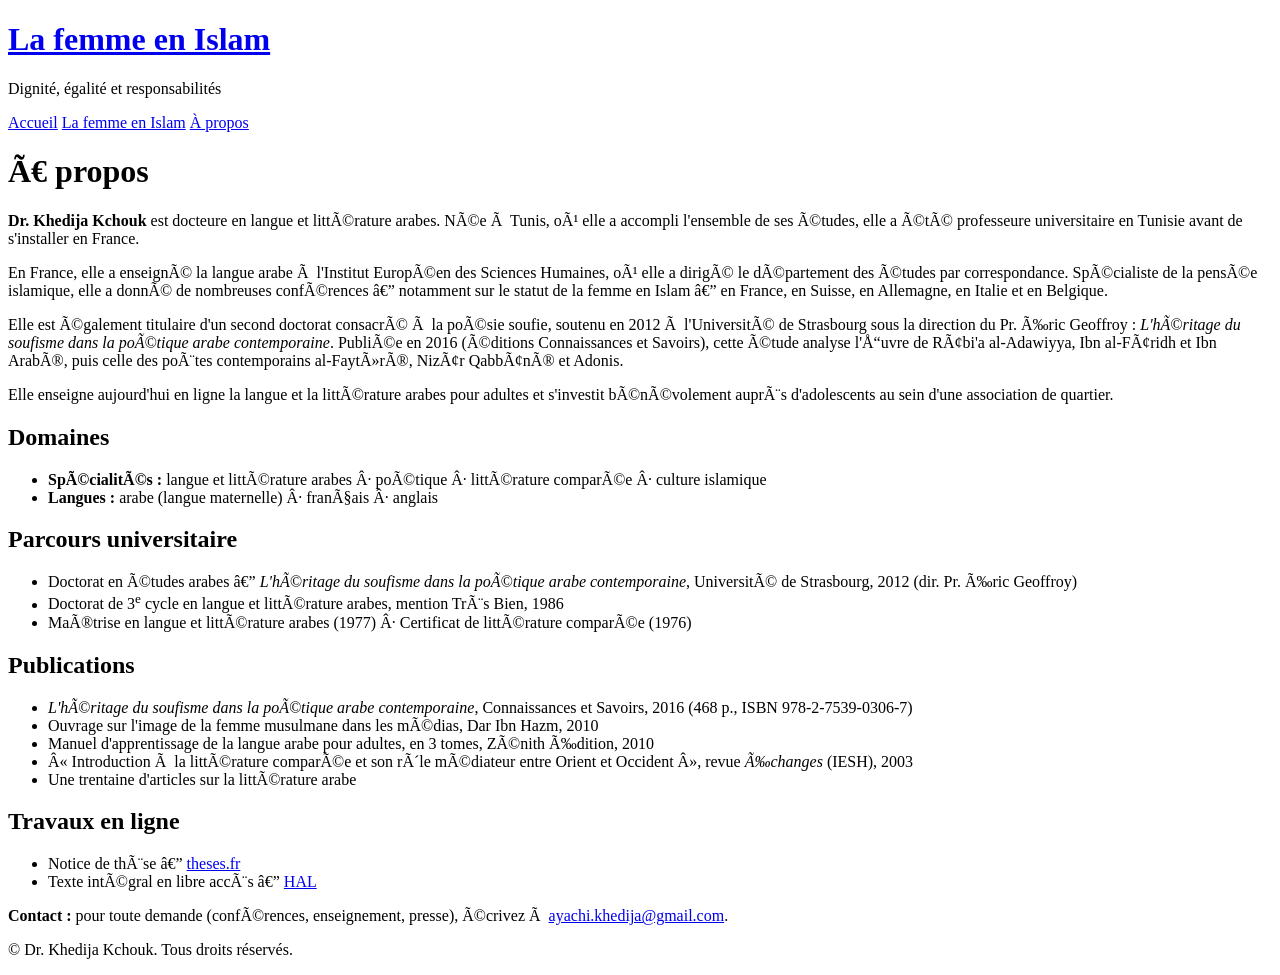
==== about.html @ d5eadfa1 "Publish about.html" ====
<!DOCTYPE html>
<html lang="fr">
<head>
<meta charset="utf-8">
<meta name="viewport" content="width=device-width, initial-scale=1">
<title>À propos — Dr. Khedija Kchouk</title>
<link rel="stylesheet" href="assets/css/style.css">
</head>
<body>
<header class="site-header">
  <div class="wrap">
    <h1 class="site-title"><a href="index.html">La femme en Islam</a></h1>
    <p class="site-tagline">Dignité, égalité et responsabilités</p>
    <nav class="site-nav">
        <a href="index.html">Accueil</a>
        <a href="la-femme-en-islam.html">La femme en Islam</a>
        <a href="about.html" class="active">À propos</a>
    </nav>
  </div>
</header>
<main class="page"><div class="bio">

  <h1>Ã€ propos</h1>

  <p class="lead"><strong>Dr. Khedija Kchouk</strong> est docteure en langue et littÃ©rature arabes. NÃ©e Ã  Tunis, oÃ¹ elle a accompli l'ensemble de ses Ã©tudes, elle a Ã©tÃ© professeure universitaire en Tunisie avant de s'installer en France.</p>

  <p>En France, elle a enseignÃ© la langue arabe Ã  l'Institut EuropÃ©en des Sciences Humaines, oÃ¹ elle a dirigÃ© le dÃ©partement des Ã©tudes par correspondance. SpÃ©cialiste de la pensÃ©e islamique, elle a donnÃ© de nombreuses confÃ©rences â€” notamment sur le statut de la femme en Islam â€” en France, en Suisse, en Allemagne, en Italie et en Belgique.</p>

  <p>Elle est Ã©galement titulaire d'un second doctorat consacrÃ© Ã  la poÃ©sie soufie, soutenu en 2012 Ã  l'UniversitÃ© de Strasbourg sous la direction du Pr. Ã‰ric Geoffroy : <em>L'hÃ©ritage du soufisme dans la poÃ©tique arabe contemporaine</em>. PubliÃ©e en 2016 (Ã©ditions Connaissances et Savoirs), cette Ã©tude analyse l'Å“uvre de RÃ¢bi'a al-Adawiyya, Ibn al-FÃ¢ridh et Ibn ArabÃ®, puis celle des poÃ¨tes contemporains al-FaytÃ»rÃ®, NizÃ¢r QabbÃ¢nÃ® et Adonis.</p>

  <p>Elle enseigne aujourd'hui en ligne la langue et la littÃ©rature arabes pour adultes et s'investit bÃ©nÃ©volement auprÃ¨s d'adolescents au sein d'une association de quartier.</p>

  <h2>Domaines</h2>
  <ul>
    <li><strong>SpÃ©cialitÃ©s :</strong> langue et littÃ©rature arabes Â· poÃ©tique Â· littÃ©rature comparÃ©e Â· culture islamique</li>
    <li><strong>Langues :</strong> arabe (langue maternelle) Â· franÃ§ais Â· anglais</li>
  </ul>

  <h2>Parcours universitaire</h2>
  <ul>
    <li>Doctorat en Ã©tudes arabes â€” <em>L'hÃ©ritage du soufisme dans la poÃ©tique arabe contemporaine</em>, UniversitÃ© de Strasbourg, 2012 (dir. Pr. Ã‰ric Geoffroy)</li>
    <li>Doctorat de 3<sup>e</sup> cycle en langue et littÃ©rature arabes, mention TrÃ¨s Bien, 1986</li>
    <li>MaÃ®trise en langue et littÃ©rature arabes (1977) Â· Certificat de littÃ©rature comparÃ©e (1976)</li>
  </ul>

  <h2>Publications</h2>
  <ul>
    <li><em>L'hÃ©ritage du soufisme dans la poÃ©tique arabe contemporaine</em>, Connaissances et Savoirs, 2016 (468 p., ISBN 978-2-7539-0306-7)</li>
    <li>Ouvrage sur l'image de la femme musulmane dans les mÃ©dias, Dar Ibn Hazm, 2010</li>
    <li>Manuel d'apprentissage de la langue arabe pour adultes, en 3 tomes, ZÃ©nith Ã‰dition, 2010</li>
    <li>Â« Introduction Ã  la littÃ©rature comparÃ©e et son rÃ´le mÃ©diateur entre Orient et Occident Â», revue <em>Ã‰changes</em> (IESH), 2003</li>
    <li>Une trentaine d'articles sur la littÃ©rature arabe</li>
  </ul>

  <h2>Travaux en ligne</h2>
  <ul>
    <li>Notice de thÃ¨se â€” <a href="http://www.theses.fr/2012STRAC018" target="_blank" rel="noopener">theses.fr</a></li>
    <li>Texte intÃ©gral en libre accÃ¨s â€” <a href="https://theses.hal.science/tel-00762584" target="_blank" rel="noopener">HAL</a></li>
  </ul>

  <div class="contact">
    <strong>Contact :</strong> pour toute demande (confÃ©rences, enseignement, presse),
    Ã©crivez Ã  <a href="mailto:ayachi.khedija@gmail.com">ayachi.khedija@gmail.com</a>.
  </div>

</div>

</main>
<footer class="site-footer">
  <p>&copy; Dr. Khedija Kchouk. Tous droits réservés.</p>
</footer>
</body>
</html>
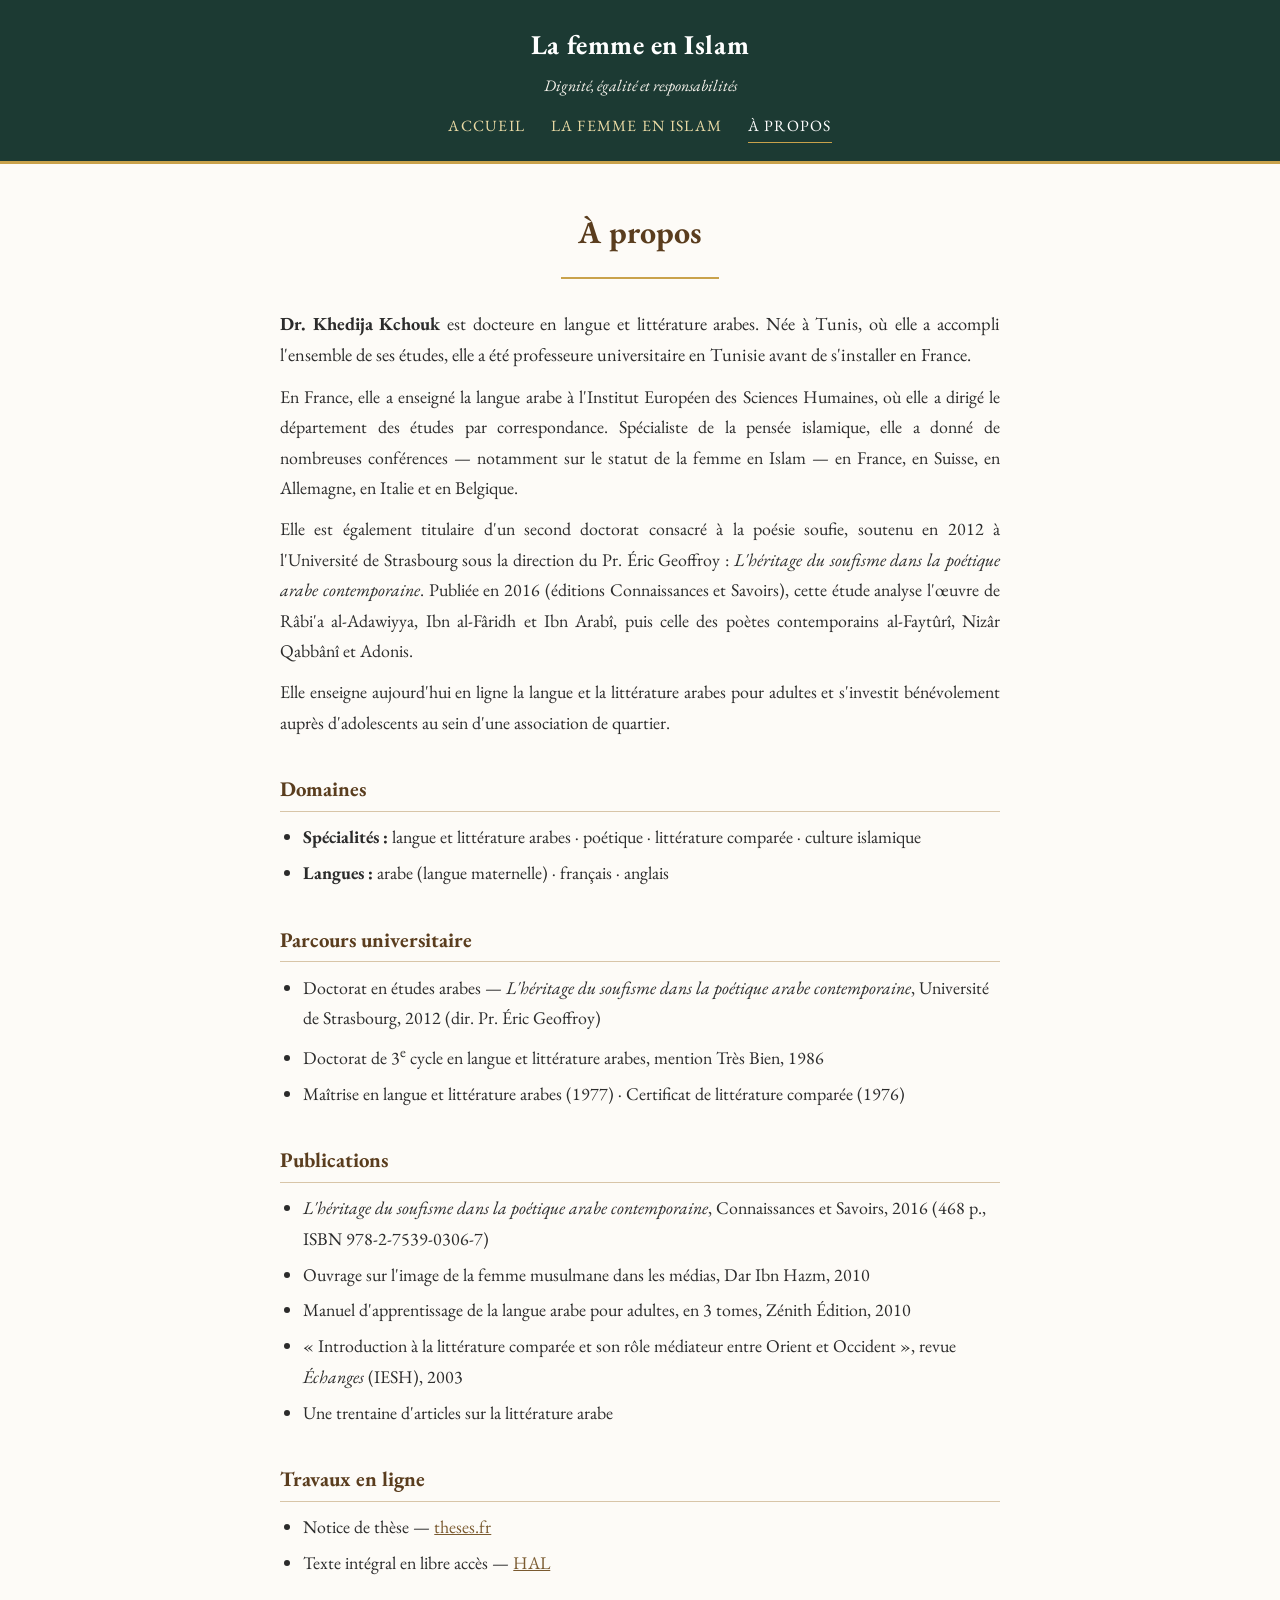
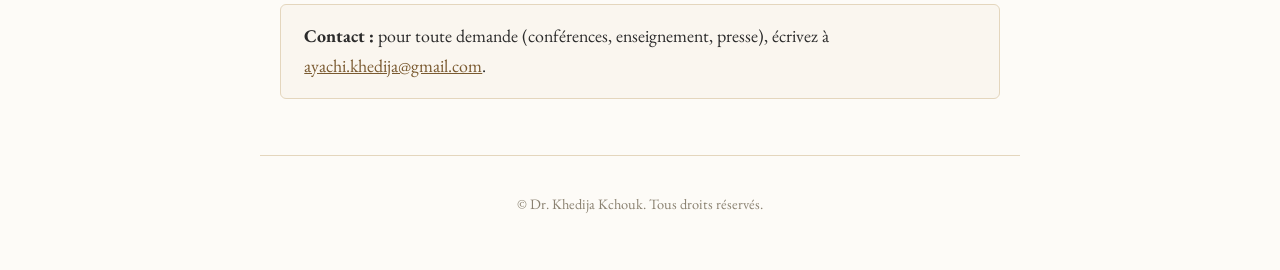
==== commit 96f02cb9: "Publish about.html" ====
--- a/about.html
+++ b/about.html
@@ -20,51 +20,50 @@
 </header>
 <main class="page"><div class="bio">
 
-  <h1>Ã€ propos</h1>
+  <h1>À propos</h1>
 
-  <p class="lead"><strong>Dr. Khedija Kchouk</strong> est docteure en langue et littÃ©rature arabes. NÃ©e Ã  Tunis, oÃ¹ elle a accompli l'ensemble de ses Ã©tudes, elle a Ã©tÃ© professeure universitaire en Tunisie avant de s'installer en France.</p>
+  <p class="lead"><strong>Dr. Khedija Kchouk</strong> est docteure en langue et littérature arabes. Née à Tunis, où elle a accompli l'ensemble de ses études, elle a été professeure universitaire en Tunisie avant de s'installer en France.</p>
 
-  <p>En France, elle a enseignÃ© la langue arabe Ã  l'Institut EuropÃ©en des Sciences Humaines, oÃ¹ elle a dirigÃ© le dÃ©partement des Ã©tudes par correspondance. SpÃ©cialiste de la pensÃ©e islamique, elle a donnÃ© de nombreuses confÃ©rences â€” notamment sur le statut de la femme en Islam â€” en France, en Suisse, en Allemagne, en Italie et en Belgique.</p>
+  <p>En France, elle a enseigné la langue arabe à l'Institut Européen des Sciences Humaines, où elle a dirigé le département des études par correspondance. Spécialiste de la pensée islamique, elle a donné de nombreuses conférences — notamment sur le statut de la femme en Islam — en France, en Suisse, en Allemagne, en Italie et en Belgique.</p>
 
-  <p>Elle est Ã©galement titulaire d'un second doctorat consacrÃ© Ã  la poÃ©sie soufie, soutenu en 2012 Ã  l'UniversitÃ© de Strasbourg sous la direction du Pr. Ã‰ric Geoffroy : <em>L'hÃ©ritage du soufisme dans la poÃ©tique arabe contemporaine</em>. PubliÃ©e en 2016 (Ã©ditions Connaissances et Savoirs), cette Ã©tude analyse l'Å“uvre de RÃ¢bi'a al-Adawiyya, Ibn al-FÃ¢ridh et Ibn ArabÃ®, puis celle des poÃ¨tes contemporains al-FaytÃ»rÃ®, NizÃ¢r QabbÃ¢nÃ® et Adonis.</p>
+  <p>Elle est également titulaire d'un second doctorat consacré à la poésie soufie, soutenu en 2012 à l'Université de Strasbourg sous la direction du Pr. Éric Geoffroy : <em>L'héritage du soufisme dans la poétique arabe contemporaine</em>. Publiée en 2016 (éditions Connaissances et Savoirs), cette étude analyse l'œuvre de Râbi'a al-Adawiyya, Ibn al-Fâridh et Ibn Arabî, puis celle des poètes contemporains al-Faytûrî, Nizâr Qabbânî et Adonis.</p>
 
-  <p>Elle enseigne aujourd'hui en ligne la langue et la littÃ©rature arabes pour adultes et s'investit bÃ©nÃ©volement auprÃ¨s d'adolescents au sein d'une association de quartier.</p>
+  <p>Elle enseigne aujourd'hui en ligne la langue et la littérature arabes pour adultes et s'investit bénévolement auprès d'adolescents au sein d'une association de quartier.</p>
 
   <h2>Domaines</h2>
   <ul>
-    <li><strong>SpÃ©cialitÃ©s :</strong> langue et littÃ©rature arabes Â· poÃ©tique Â· littÃ©rature comparÃ©e Â· culture islamique</li>
-    <li><strong>Langues :</strong> arabe (langue maternelle) Â· franÃ§ais Â· anglais</li>
+    <li><strong>Spécialités :</strong> langue et littérature arabes · poétique · littérature comparée · culture islamique</li>
+    <li><strong>Langues :</strong> arabe (langue maternelle) · français · anglais</li>
   </ul>
 
   <h2>Parcours universitaire</h2>
   <ul>
-    <li>Doctorat en Ã©tudes arabes â€” <em>L'hÃ©ritage du soufisme dans la poÃ©tique arabe contemporaine</em>, UniversitÃ© de Strasbourg, 2012 (dir. Pr. Ã‰ric Geoffroy)</li>
-    <li>Doctorat de 3<sup>e</sup> cycle en langue et littÃ©rature arabes, mention TrÃ¨s Bien, 1986</li>
-    <li>MaÃ®trise en langue et littÃ©rature arabes (1977) Â· Certificat de littÃ©rature comparÃ©e (1976)</li>
+    <li>Doctorat en études arabes — <em>L'héritage du soufisme dans la poétique arabe contemporaine</em>, Université de Strasbourg, 2012 (dir. Pr. Éric Geoffroy)</li>
+    <li>Doctorat de 3<sup>e</sup> cycle en langue et littérature arabes, mention Très Bien, 1986</li>
+    <li>Maîtrise en langue et littérature arabes (1977) · Certificat de littérature comparée (1976)</li>
   </ul>
 
   <h2>Publications</h2>
   <ul>
-    <li><em>L'hÃ©ritage du soufisme dans la poÃ©tique arabe contemporaine</em>, Connaissances et Savoirs, 2016 (468 p., ISBN 978-2-7539-0306-7)</li>
-    <li>Ouvrage sur l'image de la femme musulmane dans les mÃ©dias, Dar Ibn Hazm, 2010</li>
-    <li>Manuel d'apprentissage de la langue arabe pour adultes, en 3 tomes, ZÃ©nith Ã‰dition, 2010</li>
-    <li>Â« Introduction Ã  la littÃ©rature comparÃ©e et son rÃ´le mÃ©diateur entre Orient et Occident Â», revue <em>Ã‰changes</em> (IESH), 2003</li>
-    <li>Une trentaine d'articles sur la littÃ©rature arabe</li>
+    <li><em>L'héritage du soufisme dans la poétique arabe contemporaine</em>, Connaissances et Savoirs, 2016 (468 p., ISBN 978-2-7539-0306-7)</li>
+    <li>Ouvrage sur l'image de la femme musulmane dans les médias, Dar Ibn Hazm, 2010</li>
+    <li>Manuel d'apprentissage de la langue arabe pour adultes, en 3 tomes, Zénith Édition, 2010</li>
+    <li>« Introduction à la littérature comparée et son rôle médiateur entre Orient et Occident », revue <em>Échanges</em> (IESH), 2003</li>
+    <li>Une trentaine d'articles sur la littérature arabe</li>
   </ul>
 
   <h2>Travaux en ligne</h2>
   <ul>
-    <li>Notice de thÃ¨se â€” <a href="http://www.theses.fr/2012STRAC018" target="_blank" rel="noopener">theses.fr</a></li>
-    <li>Texte intÃ©gral en libre accÃ¨s â€” <a href="https://theses.hal.science/tel-00762584" target="_blank" rel="noopener">HAL</a></li>
+    <li>Notice de thèse — <a href="http://www.theses.fr/2012STRAC018" target="_blank" rel="noopener">theses.fr</a></li>
+    <li>Texte intégral en libre accès — <a href="https://theses.hal.science/tel-00762584" target="_blank" rel="noopener">HAL</a></li>
   </ul>
 
   <div class="contact">
-    <strong>Contact :</strong> pour toute demande (confÃ©rences, enseignement, presse),
-    Ã©crivez Ã  <a href="mailto:ayachi.khedija@gmail.com">ayachi.khedija@gmail.com</a>.
+    <strong>Contact :</strong> pour toute demande (conférences, enseignement, presse),
+    écrivez à <a href="mailto:ayachi.khedija@gmail.com">ayachi.khedija@gmail.com</a>.
   </div>
 
-</div>
-
+</div>
 </main>
 <footer class="site-footer">
   <p>&copy; Dr. Khedija Kchouk. Tous droits réservés.</p>
--- a/assets/css/style.css
+++ b/assets/css/style.css
@@ -0,0 +1,173 @@
+/* =============================================================
+   La femme en Islam — academic theme
+   Palette from the book cover: green #1c3a33, gold #c9a24b,
+   cream #faf6ef / #ecdca6, brown #5a3d1e / #7a5a30
+   ============================================================= */
+@import url('https://fonts.googleapis.com/css2?family=Amiri:ital@0;1&family=EB+Garamond:ital@0;1&display=swap');
+
+:root {
+  --green: #1c3a33;
+  --gold:  #c9a24b;
+  --cream: #faf6ef;
+  --brown: #5a3d1e;
+  --brown2:#7a5a30;
+  --ink:   #2b2b2b;
+}
+
+* { box-sizing: border-box; }
+
+body {
+  margin: 0;
+  background: #fdfbf7;
+  color: var(--ink);
+  font-family: 'EB Garamond', Georgia, 'Times New Roman', serif;
+  font-size: 1.12rem;
+  line-height: 1.7;
+}
+
+/* ---------- Site header / navigation ---------- */
+.site-header {
+  background: var(--green);
+  border-bottom: 3px solid var(--gold);
+}
+.site-header .wrap {
+  max-width: 820px;
+  margin: 0 auto;
+  padding: 1.4rem 1.2rem 1.1rem;
+  text-align: center;
+}
+.site-title {
+  margin: 0;
+  font-size: 1.7rem;
+  letter-spacing: 0.02em;
+}
+.site-title a { color: #fff; text-decoration: none; }
+.site-tagline {
+  margin: 0.2rem 0 0;
+  color: var(--cream);
+  font-style: italic;
+  font-size: 1rem;
+}
+.site-nav {
+  margin-top: 0.9rem;
+  display: flex;
+  gap: 1.6rem;
+  justify-content: center;
+  flex-wrap: wrap;
+}
+.site-nav a {
+  color: #ecdca6;
+  text-decoration: none;
+  font-size: 0.98rem;
+  text-transform: uppercase;
+  letter-spacing: 0.08em;
+  padding-bottom: 2px;
+  border-bottom: 1px solid transparent;
+}
+.site-nav a:hover, .site-nav a.active {
+  color: #fff;
+  border-bottom-color: var(--gold);
+}
+
+/* ---------- Main container ---------- */
+main {
+  max-width: 760px;
+  margin: 0 auto;
+  padding: 2.2rem 1.2rem 1rem;
+}
+
+/* ---------- Footer ---------- */
+.site-footer {
+  max-width: 760px;
+  margin: 2.5rem auto 0;
+  padding: 1.4rem 1.2rem 2.4rem;
+  border-top: 1px solid #e4d6bd;
+  color: #8a8170;
+  font-size: 0.9rem;
+  text-align: center;
+}
+
+/* ---------- Home: post list ---------- */
+.intro { margin-bottom: 2rem; }
+.post-list { list-style: none; padding: 0; margin: 0; }
+.post-list li {
+  padding: 1.1rem 0;
+  border-bottom: 1px solid #ece2cf;
+}
+.post-list h2 { margin: 0 0 0.2rem; font-size: 1.45rem; }
+.post-list h2 a { color: var(--brown); text-decoration: none; }
+.post-list h2 a:hover { color: var(--gold); }
+.post-meta { color: #9a9080; font-size: 0.85rem; margin: 0 0 0.4rem; }
+.post-excerpt { margin: 0; }
+.read-more { color: var(--brown2); text-decoration: none; font-style: italic; }
+.feature {
+  background: var(--cream);
+  border: 1px solid #e4d6bd;
+  border-left: 4px solid var(--gold);
+  border-radius: 4px;
+  padding: 1.1rem 1.4rem;
+  margin-bottom: 2rem;
+}
+.feature h2 { margin-top: 0; }
+
+/* ---------- Generic article links ---------- */
+main a { color: var(--brown2); }
+
+/* =============================================================
+   Book content (.livre) — the full book
+   ============================================================= */
+.livre { max-width: 720px; margin: 0 auto; }
+.livre p { text-align: justify; margin: 0.7em 0; }
+.livre .cover { text-align: center; margin: 0 0 1.8em; }
+.livre h1 { text-align: center; font-size: 2.2rem; color: var(--brown); margin: 0.2em 0 0.1em; }
+.livre h1::after {
+  content: ""; display: block; width: 22%; height: 2px;
+  background: var(--gold); margin: 0.55em auto 0.5em;
+}
+.livre .subtitle { text-align: center; font-style: italic; color: var(--brown2); font-size: 1.2rem; margin: 0 0 1.2em; }
+.livre .cover-img { display: block; max-width: 340px; width: 100%; height: auto; margin: 1.2em auto; box-shadow: 0 4px 18px rgba(0,0,0,0.18); }
+.livre h2 { color: var(--brown); font-size: 1.6rem; border-bottom: 1px solid #d8c5a8; padding-bottom: 0.2em; margin: 1.8em 0 0.6em; }
+.livre h3 { color: var(--brown2); font-size: 1.25rem; margin: 1.3em 0 0.4em; }
+.livre h4 { color: var(--brown2); font-size: 1.08rem; font-style: italic; margin: 1.1em 0 0.3em; }
+.livre .toc { background: var(--cream); border: 1px solid #e4d6bd; border-radius: 6px; padding: 1em 1.6em; margin: 1.2em 0; }
+.livre .toc h2 { border: none; margin-top: 0; }
+.livre .toc ol { margin: 0; }
+.livre .toc a { color: var(--brown); text-decoration: none; }
+.livre .toc a:hover { text-decoration: underline; }
+.livre .coran { direction: rtl; text-align: center; font-family: 'Amiri', serif; font-size: 1.6rem; margin: 1em 0; line-height: 2; }
+.livre .hadith { direction: rtl; text-align: center; font-family: 'Amiri', serif; font-size: 1.4rem; margin: 0.8em 0; line-height: 1.9; }
+.livre .ref { text-align: center; font-size: 0.8rem; color: #777; }
+.livre .trad { font-style: italic; color: #444; margin-left: 1.2em; }
+.livre .centre { text-align: center; margin: 0.6em 0; }
+.livre .ar-block { direction: rtl; text-align: center; font-family: 'Amiri', serif; font-size: 1.4rem; margin: 0.8em 0; }
+.livre figure { margin: 1.4em 0; }
+.livre .illusion { display: flex; gap: 1em; justify-content: center; flex-wrap: wrap; }
+.livre .illusion figure { margin: 0; flex: 1 1 0; text-align: center; }
+.livre .illusion img { max-width: 100%; height: auto; }
+.livre .illusion .cap { font-size: 0.85rem; font-style: italic; color: #666; }
+.livre figcaption { font-size: 0.9rem; font-style: italic; color: #666; text-align: center; margin-top: 0.4em; }
+.livre dl { margin: 0.8em 0; }
+.livre dt { font-weight: bold; color: var(--brown); margin-top: 0.6em; }
+.livre dd { margin: 0 0 0.4em 1.4em; text-align: justify; }
+.livre sup a { text-decoration: none; color: var(--brown2); }
+.livre .notes { margin-top: 2.5em; border-top: 2px solid #d8c5a8; padding-top: 0.5em; font-size: 0.9rem; }
+.livre .notes li { margin-bottom: 0.5em; }
+.livre .notes a { text-decoration: none; color: var(--brown2); }
+.livre span[lang="ar"] { font-family: 'Amiri', serif; }
+
+/* ---------- Bio page ---------- */
+.bio { max-width: 720px; margin: 0 auto; }
+.bio h1 { text-align: center; color: var(--brown); font-size: 2rem; margin: 0.2em 0 0.1em; }
+.bio h1::after { content: ""; display: block; width: 22%; height: 2px; background: var(--gold); margin: 0.55em auto 0.9em; }
+.bio h2 { color: var(--brown); font-size: 1.3rem; border-bottom: 1px solid #d8c5a8; padding-bottom: 0.2em; margin: 1.6em 0 0.5em; }
+.bio p { text-align: justify; margin: 0.6em 0; }
+.bio .lead { font-size: 1.15rem; }
+.bio ul { margin: 0.4em 0; padding-left: 1.3em; }
+.bio li { margin: 0.3em 0; }
+.bio .contact { background: var(--cream); border: 1px solid #e4d6bd; border-radius: 6px; padding: 0.9em 1.3em; margin-top: 1.4em; }
+
+/* ---------- Responsive ---------- */
+@media (max-width: 560px) {
+  body { font-size: 1.05rem; }
+  .site-nav { gap: 1rem; }
+}
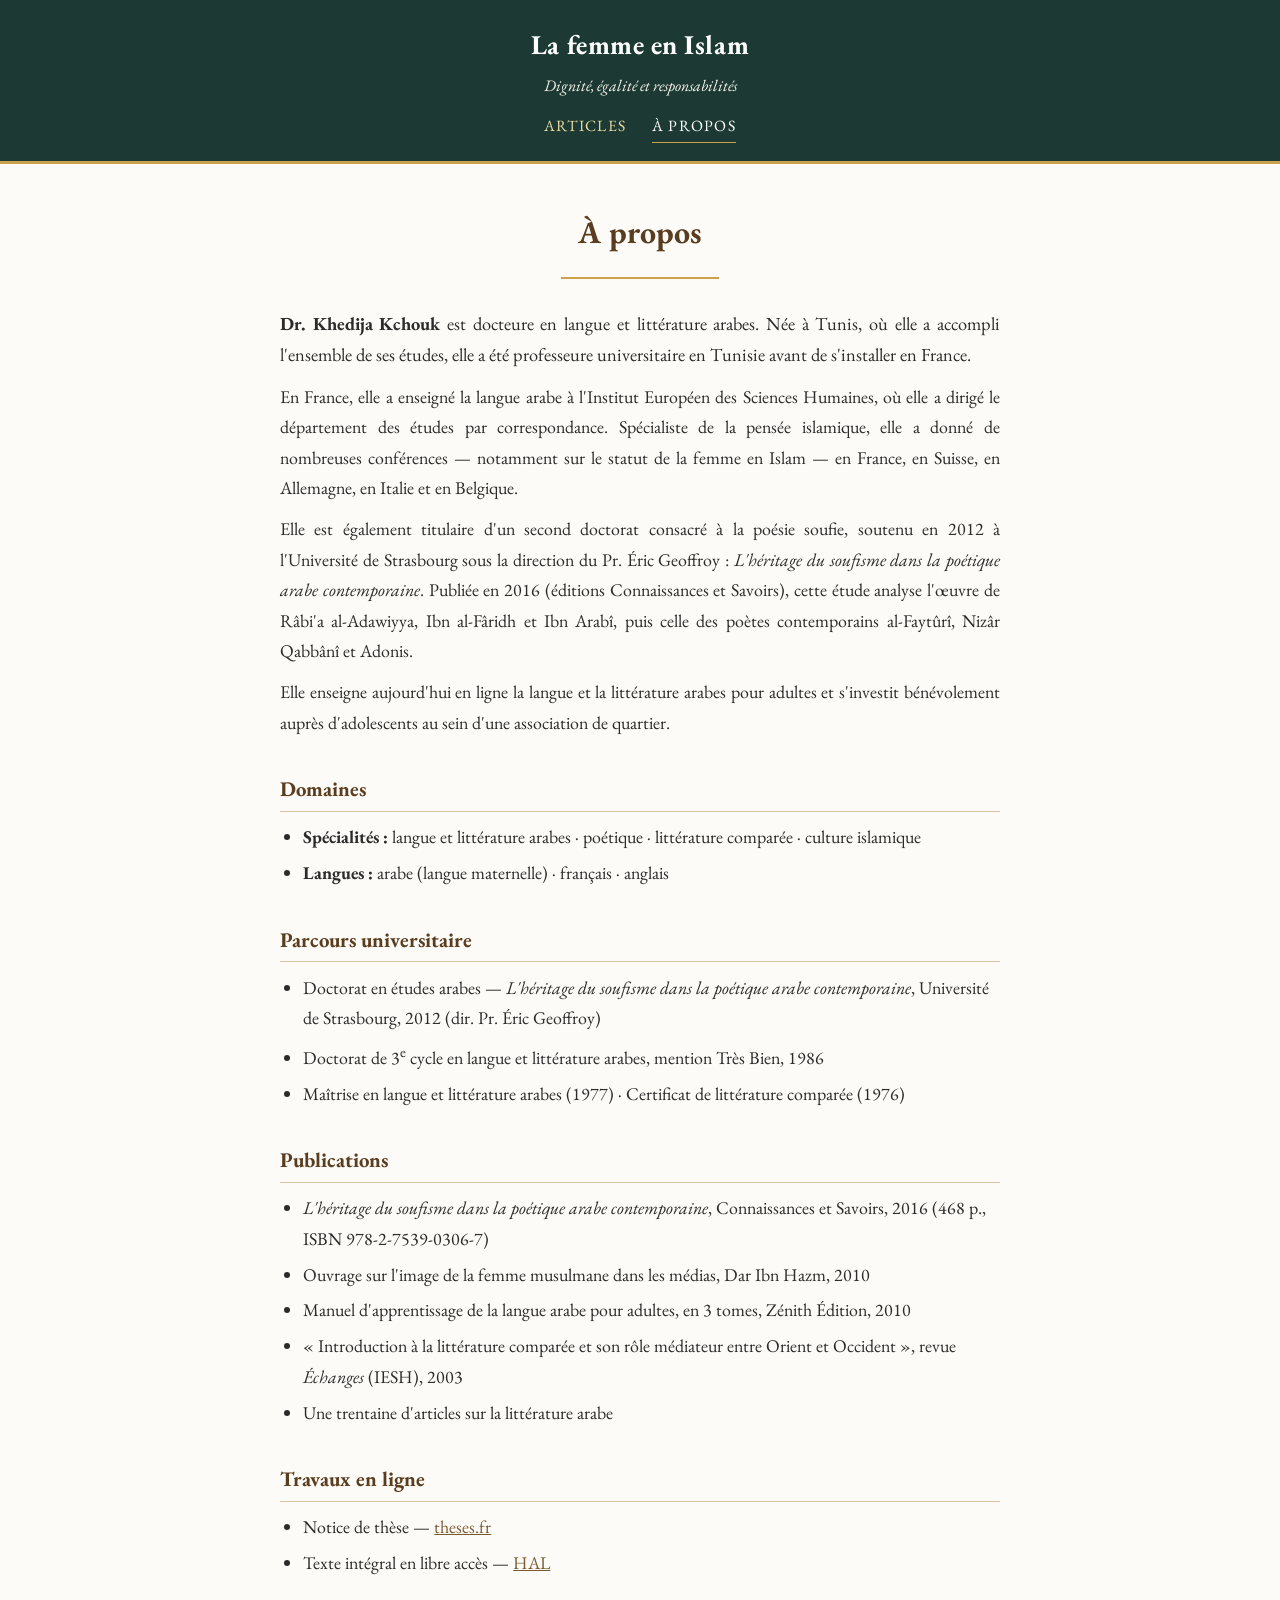
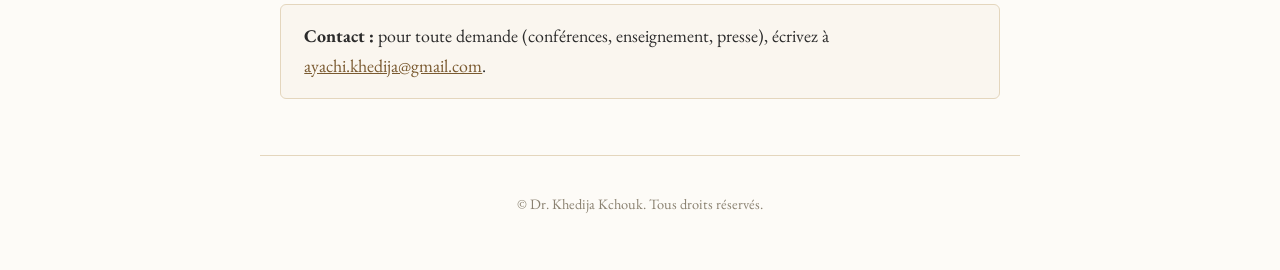
==== commit c63b462a: "Publish about.html" ====
--- a/about.html
+++ b/about.html
@@ -12,8 +12,7 @@
     <h1 class="site-title"><a href="index.html">La femme en Islam</a></h1>
     <p class="site-tagline">Dignité, égalité et responsabilités</p>
     <nav class="site-nav">
-        <a href="index.html">Accueil</a>
-        <a href="la-femme-en-islam.html">La femme en Islam</a>
+        <a href="index.html">Articles</a>
         <a href="about.html" class="active">À propos</a>
     </nav>
   </div>
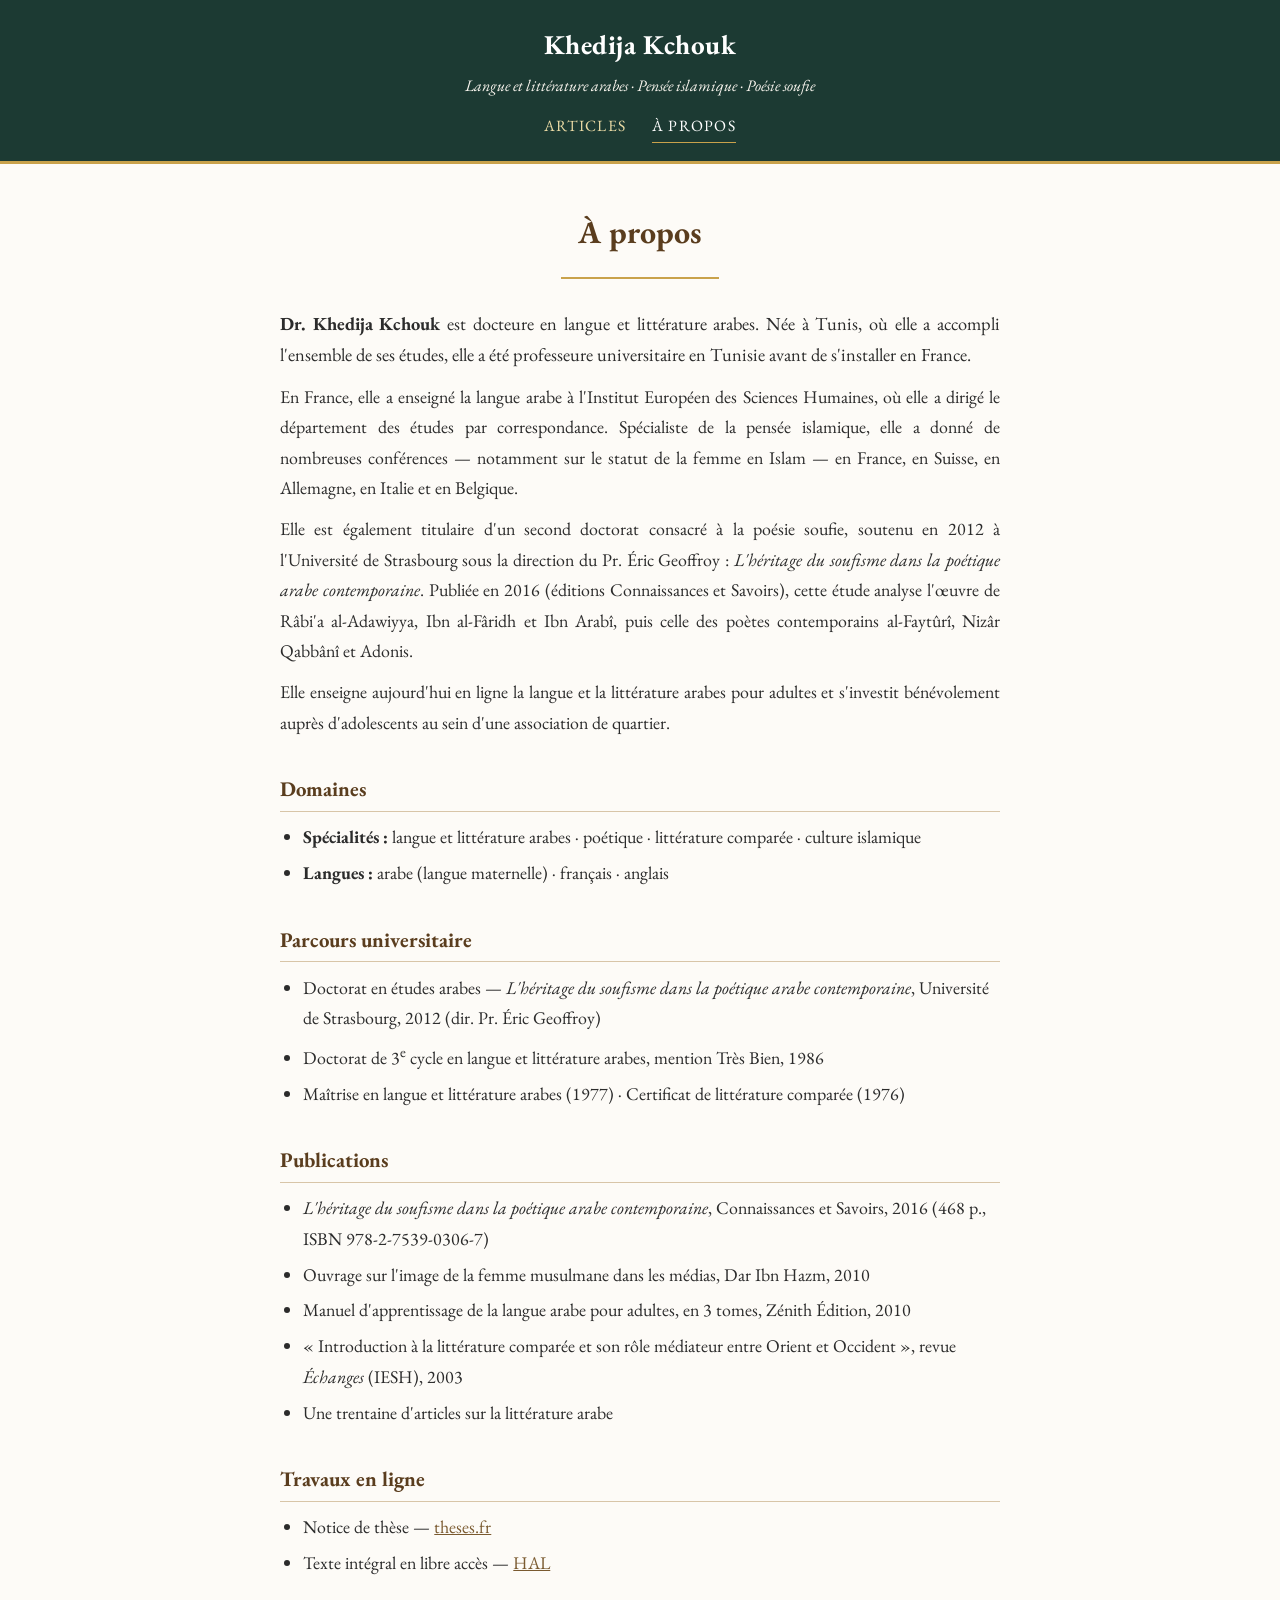
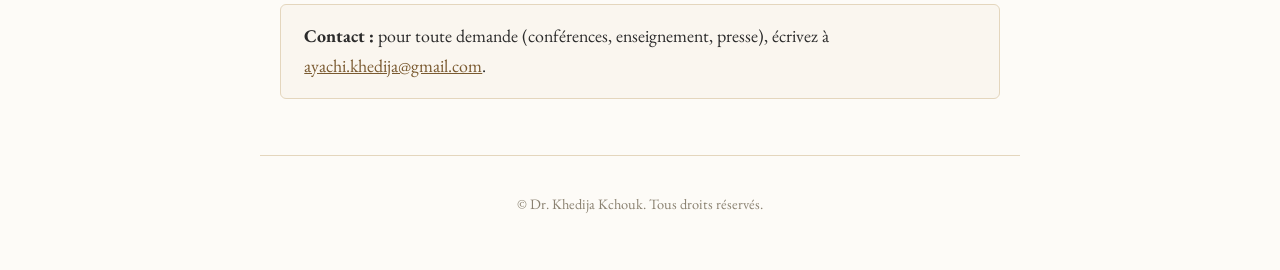
==== commit fd05fb69: "Publish about.html" ====
--- a/about.html
+++ b/about.html
@@ -9,8 +9,8 @@
 <body>
 <header class="site-header">
   <div class="wrap">
-    <h1 class="site-title"><a href="index.html">La femme en Islam</a></h1>
-    <p class="site-tagline">Dignité, égalité et responsabilités</p>
+    <h1 class="site-title"><a href="index.html">Khedija Kchouk</a></h1>
+    <p class="site-tagline">Langue et littérature arabes · Pensée islamique · Poésie soufie</p>
     <nav class="site-nav">
         <a href="index.html">Articles</a>
         <a href="about.html" class="active">À propos</a>
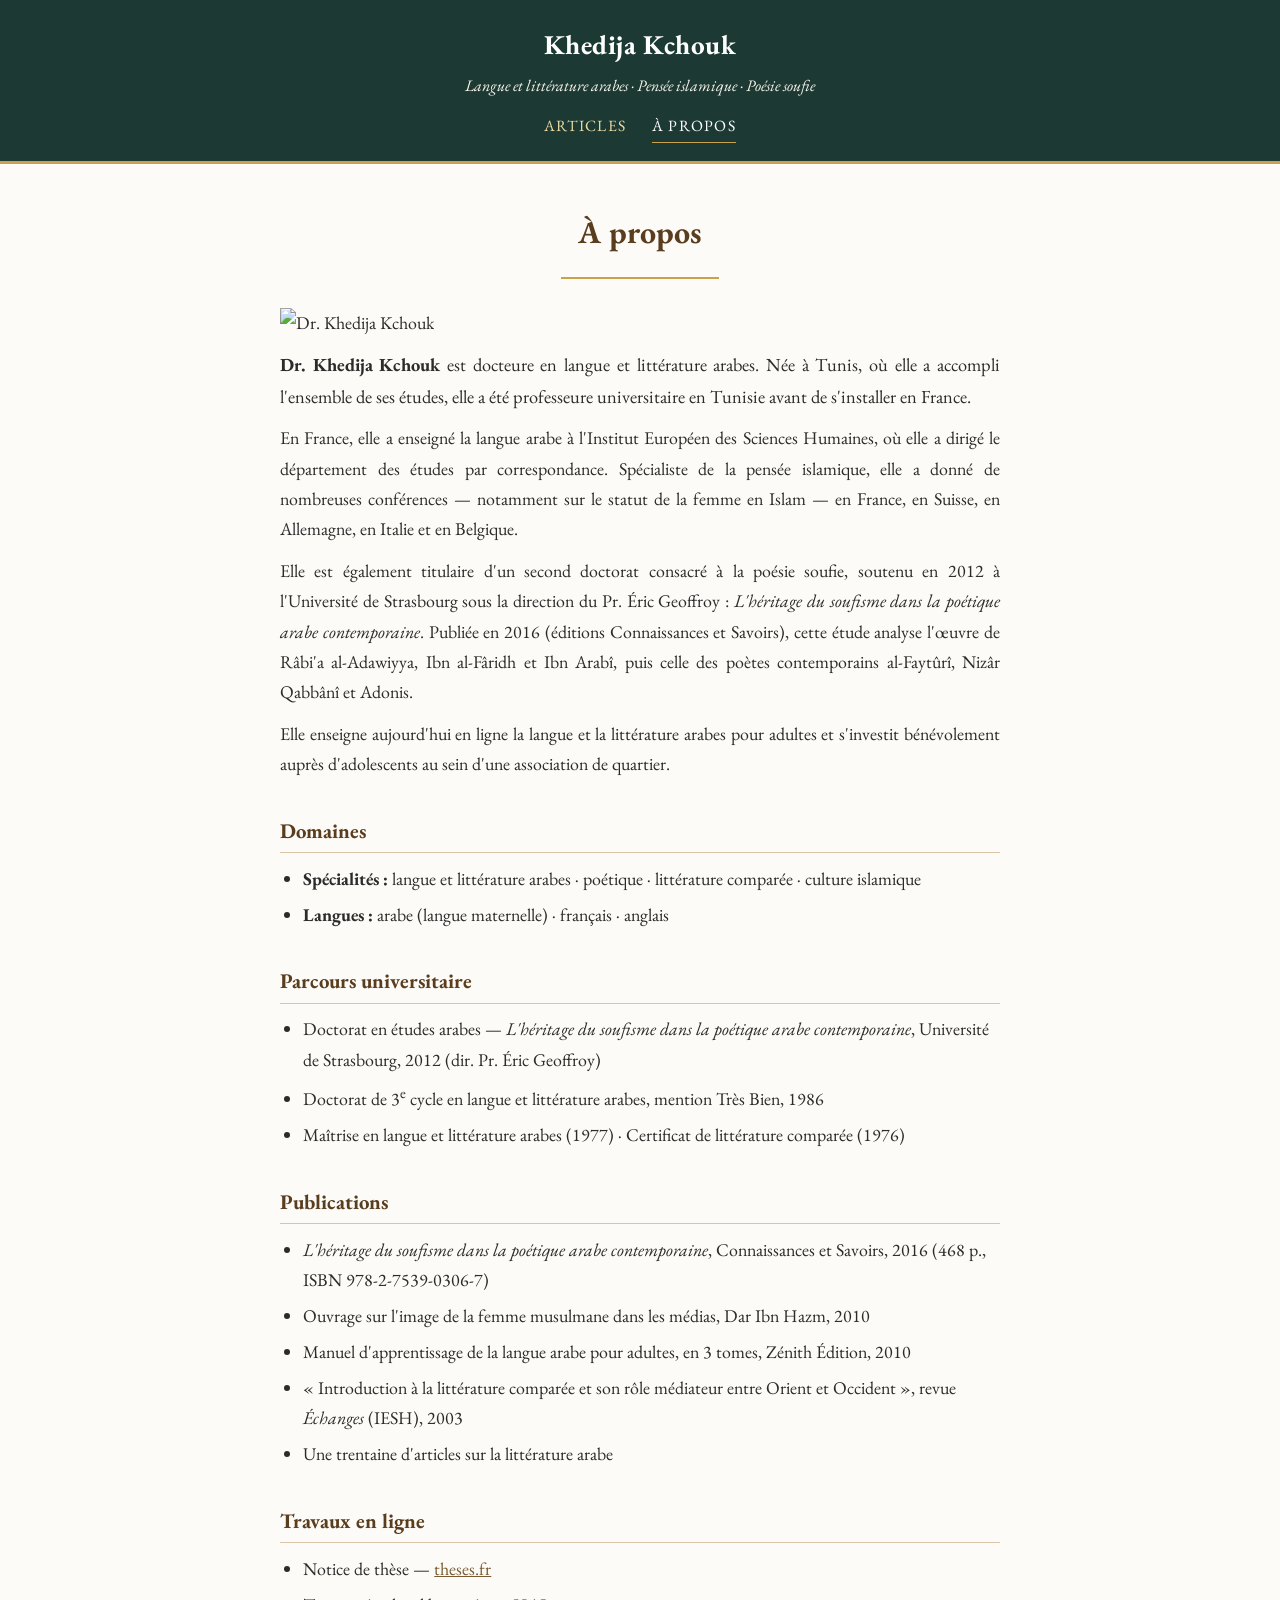
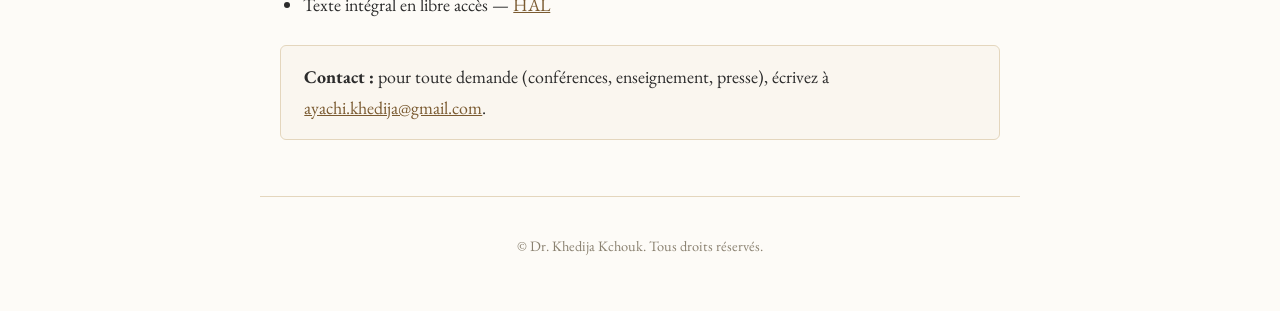
==== commit cafc7819: "Publish about.html" ====
--- a/about.html
+++ b/about.html
@@ -20,6 +20,8 @@
 <main class="page"><div class="bio">
 
   <h1>À propos</h1>
+
+  <img class="bio-photo" src="assets/img/khedija.jpeg" alt="Dr. Khedija Kchouk">
 
   <p class="lead"><strong>Dr. Khedija Kchouk</strong> est docteure en langue et littérature arabes. Née à Tunis, où elle a accompli l'ensemble de ses études, elle a été professeure universitaire en Tunisie avant de s'installer en France.</p>
 
